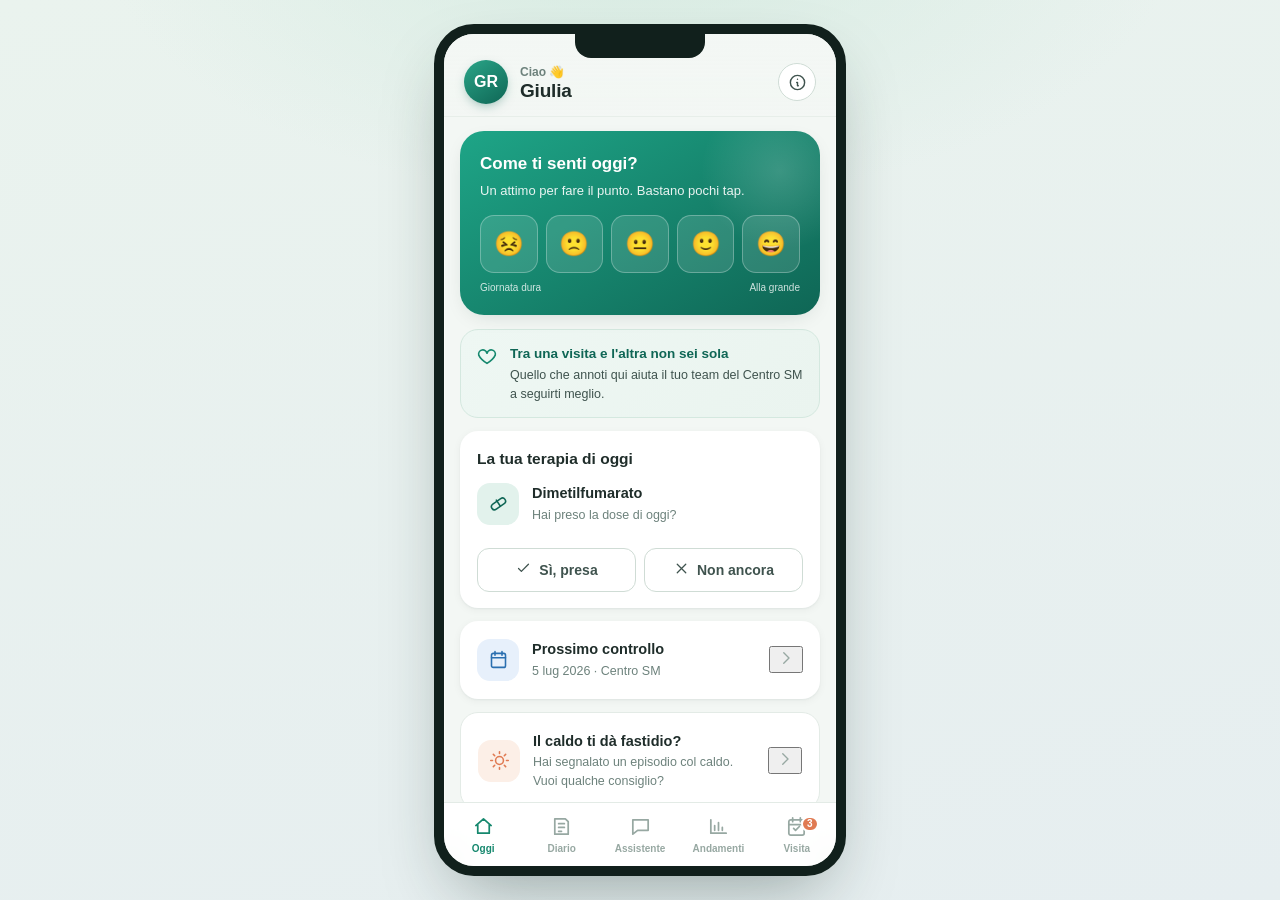
==== paziente/index.html @ b633d7df "NeuroInflammation Copilot — prototipo DNH 2026 (HCP copilot v1/v2 + app paziente) Ecosistema offline" ====
<!doctype html>
<html lang="it">
<head>
  <meta charset="utf-8" />
  <meta name="viewport" content="width=device-width, initial-scale=1, maximum-scale=1, viewport-fit=cover" />
  <title>L'app di Giulia · Patient Companion — Digital Neuro Hub 2026</title>
  <meta name="description" content="Companion paziente per la sclerosi multipla — prototipo dimostrativo, dati sintetici, non per uso clinico." />
  <meta name="theme-color" content="#11201c" />
  <link rel="stylesheet" href="css/styles.css" />
</head>
<body>
  <div class="stage">
    <div class="phone">
      <span class="notch" aria-hidden="true"></span>

      <header class="appbar">
        <span class="ab-av" id="ab-av">G</span>
        <div class="ab-txt">
          <div class="ab-hi">Ciao 👋</div>
          <div class="ab-name" id="ab-name">Giulia</div>
        </div>
        <button class="ab-info" id="ab-info" aria-label="Informazioni e sicurezza">
          <svg viewBox="0 0 24 24" fill="none" stroke="currentColor" stroke-width="1.8" stroke-linecap="round" stroke-linejoin="round"><circle cx="12" cy="12" r="9"/><path d="M12 8h.01M11 12h1v4h1"/></svg>
        </button>
      </header>

      <div class="screen" id="screen">
        <div id="screen-inner"><!-- per-tab content (populated by patient.js) --></div>
      </div>

      <nav class="tabbar" id="tabbar" aria-label="Navigazione"><!-- tabs (populated) --></nav>

      <!-- Bottom sheet (info / safety / contacts / profile) -->
      <div class="sheet-ov" id="sheet-ov" role="dialog" aria-modal="true">
        <div class="sheet">
          <button id="sheet-x" style="display:none"></button>
          <div id="sheet-body"><!-- populated --></div>
        </div>
      </div>

      <div id="toast" role="status" aria-live="polite"></div>
    </div>
  </div>

  <!-- Data + logic (local, no network) -->
  <script src="data.js"></script>
  <script src="js/llm.js"></script>
  <script src="js/chat.js"></script>
  <script src="js/patient.js"></script>
</body>
</html>
---- paziente/css/styles.css ----
/* =====================================================================================
   NeuroInflammation Copilot — Patient Companion ("L'app di Giulia")
   Mobile-first, warm & calm. Vanilla CSS, no framework, no webfonts (offline-first).
   On desktop it renders inside a phone frame so the demo reads as "the patient's phone".
   ===================================================================================== */

:root {
  /* Warm, reassuring palette (distinct from the clinical HCP console) */
  --ink: #1f2d2a;
  --ink-2: #3f534e;
  --mut: #6d827c;
  --mut2: #97a8a2;
  --card: #ffffff;
  --soft: #f3f7f4;
  --soft-2: #e9f1ec;
  --line: #e3ebe6;
  --line-2: #cfdcd5;

  --brand: #16886e;        /* calm care green-teal */
  --brand-deep: #0f6655;
  --brand-soft: #e2f2ec;
  --brand-tint: #eef7f3;

  --warm: #e07a52;         /* gentle warmth / heat */
  --warm-soft: #fcefe7;

  --ok: #1f8a5b;     --ok-soft: #e6f5ec;
  --care: #b97714;   --care-soft: #fcf2dd;   /* "da segnalare" amber */
  --alert: #c44536;  --alert-soft: #fbe9e6;  /* escalation — used sparingly */

  --shadow-sm: 0 1px 2px rgba(20, 45, 38, .05), 0 2px 8px rgba(20, 45, 38, .05);
  --shadow-md: 0 6px 22px -10px rgba(20, 45, 38, .22);
  --shadow-lg: 0 30px 70px -22px rgba(20, 45, 38, .4);

  --r-xl: 24px; --r-lg: 18px; --r-md: 13px; --r-sm: 9px;
  --font: "Avenir Next", -apple-system, BlinkMacSystemFont, "Segoe UI", Inter, Roboto, Helvetica, Arial, sans-serif;
  --tabh: 64px;
}

* { box-sizing: border-box; -webkit-tap-highlight-color: transparent; }
html, body { margin: 0; padding: 0; }
body {
  font-family: var(--font);
  color: var(--ink);
  background:
    radial-gradient(900px 460px at 50% -8%, #d7ece2 0%, transparent 60%),
    linear-gradient(168deg, #eaf3ee 0%, #e6eef0 100%);
  font-size: 16px; line-height: 1.5;
  -webkit-font-smoothing: antialiased;
  min-height: 100vh;
}
button { font-family: inherit; cursor: pointer; }
:focus-visible { outline: 2px solid var(--brand); outline-offset: 2px; }
@media (prefers-reduced-motion: reduce) { *, *::before, *::after { animation: none !important; transition: none !important; } }

/* ===================================================================== PHONE FRAME == */
.stage { min-height: 100vh; display: flex; align-items: center; justify-content: center; padding: 24px 16px; }
.phone {
  position: relative; width: 100%; max-width: 412px; height: min(880px, calc(100vh - 48px));
  background: var(--soft); border-radius: 40px; overflow: hidden;
  box-shadow: var(--shadow-lg), inset 0 0 0 1px rgba(255,255,255,.5);
  border: 10px solid #11201c; display: flex; flex-direction: column;
}
.notch {
  position: absolute; top: 0; left: 50%; transform: translateX(-50%);
  width: 130px; height: 24px; background: #11201c; border-radius: 0 0 16px 16px; z-index: 50;
}
.screen { flex: 1; min-height: 0; overflow: hidden; position: relative; }
#screen-inner { height: 100%; min-height: 0; display: flex; flex-direction: column; }
.wrap { flex: 1; min-height: 0; overflow-y: auto; -webkit-overflow-scrolling: touch; }
.wrap::-webkit-scrollbar { width: 0; }

@media (max-width: 480px) {
  .stage { padding: 0; }
  .phone { max-width: none; height: 100vh; border-radius: 0; border: none; }
  .notch { display: none; }
}

/* ===================================================================== APP BAR ====== */
.appbar {
  flex: none; z-index: 30;
  background: linear-gradient(180deg, #f3f7f4, rgba(243,247,244,.92));
  padding: 26px 20px 12px; display: flex; align-items: center; gap: 12px;
  border-bottom: 1px solid rgba(227,235,230,.7);
}
.ab-av {
  width: 44px; height: 44px; border-radius: 50%; flex: none;
  background: linear-gradient(145deg, #2aa588, var(--brand-deep)); color: #fff;
  display: grid; place-items: center; font-weight: 760; font-size: 16px;
  box-shadow: 0 4px 12px -4px rgba(15,102,85,.5);
}
.ab-txt { flex: 1; min-width: 0; }
.ab-hi { font-size: 12px; color: var(--mut); font-weight: 600; }
.ab-name { font-size: 19px; font-weight: 780; letter-spacing: -.01em; line-height: 1.1; }
.ab-info {
  width: 38px; height: 38px; flex: none; border-radius: 50%; border: 1px solid var(--line-2);
  background: var(--card); color: var(--ink-2); display: grid; place-items: center;
}
.ab-info svg { width: 19px; height: 19px; }

.scr-title { padding: 24px 20px 4px; }
.scr-title h1 { margin: 0; font-size: 23px; font-weight: 800; letter-spacing: -.02em; }
.scr-title p { margin: 4px 0 0; color: var(--mut); font-size: 13.5px; }

.wrap { padding: 14px 16px 8px; }

/* ===================================================================== CARDS ======= */
.card {
  background: var(--card); border-radius: var(--r-lg); box-shadow: var(--shadow-sm);
  padding: 16px 17px; margin-bottom: 13px;
}
.card.flat { box-shadow: none; border: 1px solid var(--line); }
.card h3 { margin: 0 0 4px; font-size: 15.5px; font-weight: 740; }
.card .sub { color: var(--mut); font-size: 13px; }

.hero {
  position: relative; overflow: hidden; color: #fff; border-radius: var(--r-xl);
  background: linear-gradient(150deg, #1ea587 0%, var(--brand-deep) 100%);
  padding: 20px; margin-bottom: 14px; box-shadow: var(--shadow-md);
}
.hero::after {
  content: ""; position: absolute; right: -40px; top: -40px; width: 160px; height: 160px;
  background: radial-gradient(circle, rgba(255,255,255,.16), transparent 70%);
}
.hero .h-q { font-size: 17px; font-weight: 720; position: relative; }
.hero .h-s { font-size: 13px; opacity: .9; margin-top: 4px; position: relative; }

/* Mood faces */
.moods { display: flex; gap: 8px; margin-top: 15px; position: relative; }
.mood {
  flex: 1; aspect-ratio: 1; border-radius: 14px; border: 1.5px solid rgba(255,255,255,.28);
  background: rgba(255,255,255,.12); color: #fff; font-size: 24px;
  display: grid; place-items: center; transition: transform .12s, background .12s, border-color .12s;
}
.mood:hover { background: rgba(255,255,255,.22); }
.mood.sel { background: #fff; border-color: #fff; transform: translateY(-2px) scale(1.04); box-shadow: 0 6px 14px -6px rgba(0,0,0,.3); }
.mood-lbls { display: flex; justify-content: space-between; margin-top: 7px; font-size: 10px; opacity: .8; position: relative; }

/* Pill rows / reminders */
.row {
  display: flex; align-items: center; gap: 13px; padding: 13px 0;
  border-bottom: 1px solid var(--soft-2);
}
.row:last-child { border-bottom: none; }
.row .ric {
  width: 42px; height: 42px; flex: none; border-radius: 13px; display: grid; place-items: center;
}
.row .ric svg { width: 21px; height: 21px; }
.ric.green { background: var(--brand-soft); color: var(--brand-deep); }
.ric.warm { background: var(--warm-soft); color: var(--warm); }
.ric.amber { background: var(--care-soft); color: var(--care); }
.ric.blue { background: #e7f0fb; color: #2a6fb0; }
.row .rmain { flex: 1; min-width: 0; }
.row .rt { font-weight: 680; font-size: 14.5px; }
.row .rs { color: var(--mut); font-size: 12.5px; margin-top: 1px; }
.row .rgo { color: var(--mut2); flex: none; }
.row .rgo svg { width: 18px; height: 18px; }

/* Dose toggle */
.dose { display: flex; gap: 8px; margin-top: 10px; }
.dose button {
  flex: 1; padding: 11px; border-radius: 12px; border: 1.5px solid var(--line-2);
  background: var(--card); font-size: 14px; font-weight: 680; color: var(--ink-2);
  display: inline-flex; align-items: center; justify-content: center; gap: 7px;
}
.dose button svg { width: 17px; height: 17px; }
.dose button.yes.sel { background: var(--ok-soft); border-color: #a9ddbf; color: var(--ok); }
.dose button.no.sel { background: var(--care-soft); border-color: #ecd49a; color: var(--care); }

/* Loop callout */
.loop {
  display: flex; gap: 12px; align-items: flex-start; padding: 14px 15px; border-radius: var(--r-lg);
  background: linear-gradient(135deg, var(--brand-tint), #eaf4ef); border: 1px solid #d4e8df; margin-bottom: 13px;
}
.loop svg { width: 22px; height: 22px; color: var(--brand); flex: none; margin-top: 1px; }
.loop .lt { font-weight: 720; font-size: 13.5px; color: var(--brand-deep); }
.loop .ls { font-size: 12.5px; color: var(--ink-2); margin-top: 2px; }

/* ===================================================================== BUTTONS ===== */
.pbtn {
  display: inline-flex; align-items: center; justify-content: center; gap: 9px; width: 100%;
  border-radius: 15px; padding: 14px 16px; font-size: 15px; font-weight: 720; border: 1.5px solid transparent;
  transition: filter .14s, transform .06s; text-align: center;
}
.pbtn:active { transform: translateY(1px); }
.pbtn svg { width: 18px; height: 18px; }
.pbtn.pri { background: linear-gradient(160deg, #1ba488, var(--brand-deep)); color: #fff; box-shadow: 0 8px 18px -10px rgba(15,102,85,.7); }
.pbtn.pri:hover { filter: brightness(1.06); }
.pbtn.sec { background: var(--brand-soft); color: var(--brand-deep); }
.pbtn.ghost { background: var(--card); color: var(--ink-2); border-color: var(--line-2); }
.pbtn.mini { width: auto; padding: 10px 15px; font-size: 13.5px; border-radius: 12px; }
.pbtn:disabled { opacity: .5; }

/* ===================================================================== CHECK-IN ==== */
.field { margin-bottom: 20px; }
.field > label { display: block; font-weight: 720; font-size: 14.5px; margin-bottom: 4px; }
.field .hint { color: var(--mut); font-size: 12.5px; margin-bottom: 11px; }

.scale { display: flex; gap: 7px; }
.scale button {
  flex: 1; padding: 12px 0; border-radius: 12px; border: 1.5px solid var(--line-2);
  background: var(--card); font-weight: 720; font-size: 15px; color: var(--ink-2);
}
.scale button.sel { background: var(--brand); border-color: var(--brand); color: #fff; transform: translateY(-1px); }
.scale-lbls { display: flex; justify-content: space-between; margin-top: 6px; font-size: 11px; color: var(--mut); }

.chips { display: flex; flex-wrap: wrap; gap: 8px; }
.chipx {
  padding: 9px 14px; border-radius: 999px; border: 1.5px solid var(--line-2); background: var(--card);
  font-size: 13.5px; font-weight: 620; color: var(--ink-2);
}
.chipx.sel { background: var(--brand-soft); border-color: var(--brand); color: var(--brand-deep); }
.chipx.flagwatch.sel { background: var(--care-soft); border-color: #ecd49a; color: var(--care); }

textarea.pf {
  width: 100%; border: 1.5px solid var(--line-2); border-radius: 14px; padding: 12px 14px;
  font: inherit; font-size: 14.5px; resize: vertical; min-height: 76px; background: var(--card); color: var(--ink);
}
textarea.pf:focus { outline: none; border-color: var(--brand); box-shadow: 0 0 0 3px var(--brand-soft); }

.saved {
  display: flex; gap: 12px; align-items: flex-start; padding: 15px; border-radius: var(--r-lg);
  background: var(--ok-soft); border: 1px solid #b6e0c6;
}
.saved svg { width: 22px; height: 22px; color: var(--ok); flex: none; }
.saved .st { font-weight: 740; font-size: 14.5px; color: #155f3c; }
.saved .ss { font-size: 13px; color: #2c6347; margin-top: 2px; }

/* ===================================================================== TRENDS ====== */
.trendc { background: var(--card); border-radius: var(--r-lg); box-shadow: var(--shadow-sm); padding: 15px 16px; margin-bottom: 12px; }
.trendc .tt { display: flex; align-items: center; gap: 10px; }
.trendc .tic { width: 34px; height: 34px; flex: none; border-radius: 11px; display: grid; place-items: center; }
.trendc .tic svg { width: 18px; height: 18px; }
.trendc .tname { font-weight: 720; font-size: 14.5px; }
.trendc .tnow { margin-left: auto; font-size: 13px; font-weight: 720; padding: 3px 10px; border-radius: 999px; }
.tnow.up { background: var(--care-soft); color: var(--care); }
.tnow.down { background: var(--care-soft); color: var(--care); }
.tnow.good { background: var(--ok-soft); color: var(--ok); }
.tnow.flat { background: var(--soft-2); color: var(--mut); }
.trendc svg.spark { display: block; width: 100%; height: 56px; margin: 11px 0 4px; }
.trendc .tmsg { font-size: 12.8px; color: var(--ink-2); }

/* ===================================================================== ASSISTANT === */
.chatwrap { flex: 1; min-height: 0; display: flex; flex-direction: column; }
.safebar {
  flex: none; margin: 12px 16px 4px; padding: 11px 13px; border-radius: 14px;
  background: var(--brand-tint); border: 1px solid #d4e8df; display: flex; gap: 10px; align-items: flex-start;
}
.safebar svg { width: 18px; height: 18px; color: var(--brand); flex: none; margin-top: 1px; }
.safebar div { font-size: 12px; color: var(--ink-2); }
.safebar b { color: var(--brand-deep); }

.thread { flex: 1; min-height: 0; overflow-y: auto; -webkit-overflow-scrolling: touch; padding: 12px 16px 6px; display: flex; flex-direction: column; gap: 11px; }
.thread::-webkit-scrollbar { width: 0; }
.msg { max-width: 86%; font-size: 14.3px; line-height: 1.5; }
.msg.bot { align-self: flex-start; }
.msg.user { align-self: flex-end; }
.bub {
  padding: 11px 14px; border-radius: 18px;
}
.msg.bot .bub { background: var(--card); border: 1px solid var(--line); border-bottom-left-radius: 6px; box-shadow: var(--shadow-sm); }
.msg.user .bub { background: linear-gradient(150deg, #1ba488, var(--brand-deep)); color: #fff; border-bottom-right-radius: 6px; }
.bub p { margin: 0 0 7px; }
.bub p:last-child { margin-bottom: 0; }
.bub ul { margin: 6px 0; padding-left: 18px; }
.bub li { margin-bottom: 3px; }
.bub strong { font-weight: 740; }

.safenote { font-size: 11px; color: var(--mut); margin: 5px 2px 0; display: flex; gap: 6px; align-items: center; }
.safenote svg { width: 13px; height: 13px; flex: none; }

.escal {
  align-self: stretch; max-width: 100%;
  border-radius: 16px; padding: 14px 15px; border: 1.5px solid; margin-top: 2px;
}
.escal.emerg { background: var(--alert-soft); border-color: #eec3bc; }
.escal.urgent { background: var(--care-soft); border-color: #ecd49a; }
.escal .eh { display: flex; align-items: center; gap: 9px; font-weight: 780; font-size: 14.5px; }
.escal.emerg .eh { color: var(--alert); }
.escal.urgent .eh { color: var(--care); }
.escal .eh svg { width: 19px; height: 19px; flex: none; }
.escal .ed { font-size: 13px; color: var(--ink-2); margin: 7px 0 11px; }
.escal .eacts { display: flex; flex-wrap: wrap; gap: 8px; }
.ecall {
  display: inline-flex; align-items: center; gap: 7px; padding: 10px 14px; border-radius: 12px;
  font-weight: 720; font-size: 13.5px; text-decoration: none;
}
.ecall.red { background: var(--alert); color: #fff; }
.ecall.amber { background: var(--care); color: #fff; }
.ecall.ghost { background: var(--card); color: var(--ink-2); border: 1.5px solid var(--line-2); }
.ecall svg { width: 16px; height: 16px; }

.addvisit {
  margin-top: 9px; display: inline-flex; align-items: center; gap: 7px;
  background: var(--brand-soft); color: var(--brand-deep); border: none;
  padding: 8px 13px; border-radius: 11px; font-weight: 700; font-size: 12.8px;
}
.addvisit.done { background: var(--ok-soft); color: var(--ok); }
.addvisit svg { width: 15px; height: 15px; }

.typing { display: inline-flex; gap: 4px; padding: 13px 16px; }
.typing i { width: 7px; height: 7px; border-radius: 50%; background: var(--mut2); animation: bob 1.2s infinite; }
.typing i:nth-child(2) { animation-delay: .15s; } .typing i:nth-child(3) { animation-delay: .3s; }
@keyframes bob { 0%, 60%, 100% { transform: translateY(0); opacity: .5; } 30% { transform: translateY(-4px); opacity: 1; } }

.quick { flex: none; display: flex; gap: 8px; overflow-x: auto; padding: 8px 16px 4px; }
.quick::-webkit-scrollbar { height: 0; }
.qchip {
  flex: none; padding: 9px 14px; border-radius: 999px; border: 1.5px solid var(--line-2);
  background: var(--card); font-size: 13px; font-weight: 600; color: var(--brand-deep); white-space: nowrap;
}
.qchip:hover { background: var(--brand-soft); border-color: var(--brand); }

.composer {
  flex: none; display: flex; gap: 9px; align-items: center;
  padding: 10px 14px 12px; border-top: 1px solid var(--line);
  background: var(--soft);
}
.composer input {
  flex: 1; border: 1.5px solid var(--line-2); border-radius: 999px; padding: 13px 16px;
  font: inherit; font-size: 14.5px; background: var(--card); color: var(--ink);
}
.composer input:focus { outline: none; border-color: var(--brand); box-shadow: 0 0 0 3px var(--brand-soft); }
.csend {
  width: 46px; height: 46px; flex: none; border-radius: 50%; border: none;
  background: linear-gradient(150deg, #1ba488, var(--brand-deep)); color: #fff; display: grid; place-items: center;
}
.csend svg { width: 20px; height: 20px; }
.cmic {
  width: 44px; height: 44px; flex: none; border-radius: 50%; border: 1.5px solid var(--line-2);
  background: var(--card); color: var(--mut2); display: grid; place-items: center;
}
.cmic svg { width: 19px; height: 19px; }

/* ===================================================================== VISIT ======= */
.visit-note .md h1 { font-size: 18px; margin: 0 0 4px; }
.visit-note .md h2 { font-size: 14.5px; margin: 16px 0 6px; color: var(--brand-deep); }
.visit-note .md p { margin: 6px 0; font-size: 13.8px; }
.visit-note .md ul { margin: 6px 0; padding-left: 19px; }
.visit-note .md li { font-size: 13.8px; margin-bottom: 4px; }
.visit-note .md blockquote { margin: 9px 0; padding: 8px 12px; background: var(--soft); border-left: 3px solid var(--line-2); color: var(--mut); font-size: 12.5px; border-radius: 0 8px 8px 0; }
.visit-note .md hr { border: none; border-top: 1px solid var(--line); margin: 12px 0; }

.vlist { list-style: none; margin: 0; padding: 0; }
.vitem { display: flex; gap: 11px; align-items: flex-start; padding: 11px 0; border-bottom: 1px solid var(--soft-2); }
.vitem:last-child { border-bottom: none; }
.vitem .vck { width: 22px; height: 22px; flex: none; border-radius: 7px; border: 2px solid var(--brand); color: var(--brand); display: grid; place-items: center; margin-top: 1px; }
.vitem .vck svg { width: 14px; height: 14px; }
.vitem .vtx { font-size: 14px; }
.vitem .vtag { font-size: 11px; color: var(--mut); margin-top: 1px; }
.vempty { color: var(--mut); font-size: 13.5px; font-style: italic; padding: 6px 0; }

/* ===================================================================== TAB BAR ===== */
.tabbar {
  flex: none; height: calc(var(--tabh) + env(safe-area-inset-bottom));
  padding-bottom: env(safe-area-inset-bottom);
  background: rgba(255,255,255,.94); backdrop-filter: blur(14px); -webkit-backdrop-filter: blur(14px);
  border-top: 1px solid var(--line); display: flex; z-index: 40;
}
.tab {
  flex: 1; border: none; background: none; color: var(--mut2);
  display: flex; flex-direction: column; align-items: center; justify-content: center; gap: 3px;
  font-size: 10px; font-weight: 640; padding: 6px 2px;
}
.tab svg { width: 23px; height: 23px; }
.tab.active { color: var(--brand); }
.tab .badge {
  position: absolute; transform: translate(13px, -11px); min-width: 16px; height: 16px; padding: 0 4px;
  background: var(--warm); color: #fff; border-radius: 999px; font-size: 10px; font-weight: 760;
  display: grid; place-items: center; border: 2px solid #fff;
}

/* ===================================================================== SHEET ======= */
.sheet-ov { position: absolute; inset: 0; background: rgba(20,40,34,.42); z-index: 60; display: none; align-items: flex-end; }
.sheet-ov.open { display: flex; }
.sheet {
  width: 100%; max-height: 88%; overflow-y: auto; background: var(--card);
  border-radius: 26px 26px 0 0; padding: 8px 20px calc(22px + env(safe-area-inset-bottom));
  animation: up .24s cubic-bezier(.2,.85,.25,1);
}
@keyframes up { from { transform: translateY(30px); opacity: .5; } to { transform: none; opacity: 1; } }
.grip { width: 40px; height: 4px; border-radius: 4px; background: var(--line-2); margin: 8px auto 14px; }
.sheet h2 { margin: 0 0 4px; font-size: 19px; font-weight: 800; }
.sheet h4 { font-size: 13.5px; margin: 16px 0 6px; color: var(--brand-deep); }
.sheet p, .sheet li { font-size: 13.5px; color: var(--ink-2); }
.sheet ul { padding-left: 19px; margin: 6px 0; }
.sheet .danger { color: var(--alert); font-weight: 700; }

.contact-row {
  display: flex; align-items: center; gap: 13px; padding: 13px; border-radius: 14px; margin-bottom: 9px;
  text-decoration: none; color: inherit;
}
.contact-row.emerg { background: var(--alert-soft); }
.contact-row.center { background: var(--brand-tint); }
.contact-row .cic { width: 42px; height: 42px; flex: none; border-radius: 12px; display: grid; place-items: center; color: #fff; }
.contact-row.emerg .cic { background: var(--alert); }
.contact-row.center .cic { background: var(--brand); }
.contact-row .cic svg { width: 21px; height: 21px; }
.contact-row .ct { font-weight: 740; font-size: 15px; }
.contact-row .cs { font-size: 12.5px; color: var(--mut); }

.profile-pick { display: flex; flex-direction: column; gap: 8px; }
.profile-pick button {
  display: flex; align-items: center; gap: 12px; padding: 12px 14px; border-radius: 14px;
  border: 1.5px solid var(--line-2); background: var(--card); text-align: left;
}
.profile-pick button.sel { border-color: var(--brand); background: var(--brand-tint); }
.profile-pick .pp-av { width: 38px; height: 38px; border-radius: 50%; background: var(--brand-soft); color: var(--brand-deep); display: grid; place-items: center; font-weight: 740; flex: none; }
.profile-pick .pp-n { font-weight: 700; font-size: 14.5px; }
.profile-pick .pp-d { font-size: 12px; color: var(--mut); }

.disc { font-size: 11px; color: var(--mut2); text-align: center; padding: 4px 20px 16px; }

/* Toast + button spinner */
#toast {
  position: absolute; left: 50%; transform: translate(-50%, 12px); bottom: calc(var(--tabh) + 14px);
  background: #11332b; color: #eafdf6; font-size: 13px; font-weight: 620;
  padding: 11px 16px; border-radius: 14px; box-shadow: var(--shadow-md);
  opacity: 0; pointer-events: none; transition: opacity .2s, transform .2s; z-index: 55; max-width: 86%; text-align: center;
}
#toast.show { opacity: 1; transform: translate(-50%, 0); }
.pspin {
  width: 15px; height: 15px; display: inline-block; vertical-align: -2px; margin-right: 6px;
  border: 2px solid rgba(255,255,255,.4); border-top-color: #fff; border-radius: 50%; animation: rot .7s linear infinite;
}
@keyframes rot { to { transform: rotate(360deg); } }
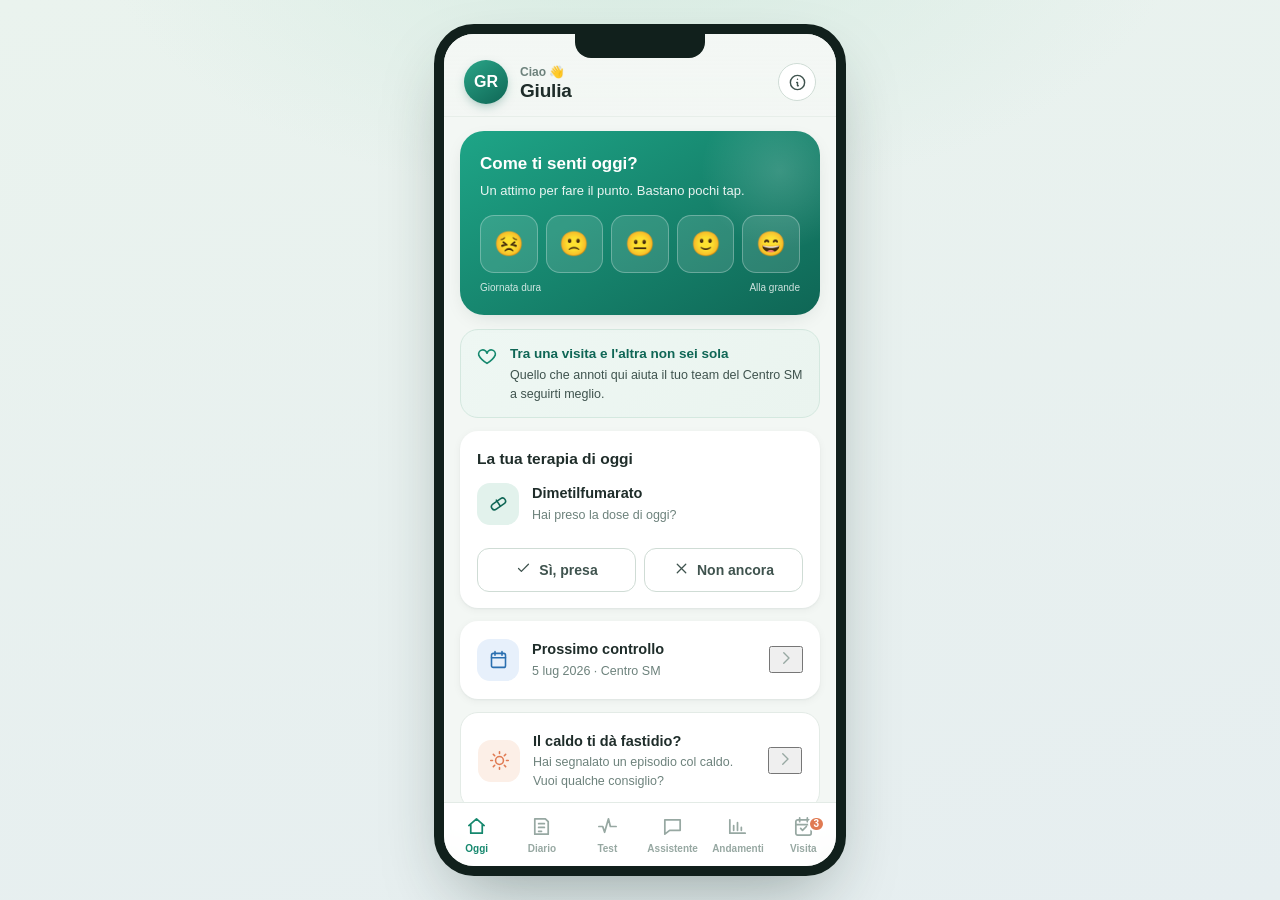
==== commit 92f5bfc6: "feat(paziente): aggiunge la sezione "Test" con i moduli Digital EDSS Integra nell'app paziente ("L'a" ====
--- a/paziente/index.html
+++ b/paziente/index.html
@@ -46,6 +46,7 @@
   <script src="data.js"></script>
   <script src="js/llm.js"></script>
   <script src="js/chat.js"></script>
+  <script src="js/edss.js"></script>
   <script src="js/patient.js"></script>
 </body>
 </html>
--- a/paziente/css/styles.css
+++ b/paziente/css/styles.css
@@ -240,6 +240,18 @@
 .trendc svg.spark { display: block; width: 100%; height: 56px; margin: 11px 0 4px; }
 .trendc .tmsg { font-size: 12.8px; color: var(--ink-2); }
 
+/* "Dal tuo dispositivo" tiles (patient-friendly consumer metrics) */
+.dev-grid { display: grid; grid-template-columns: 1fr 1fr; gap: 10px; }
+.dev-tile { border: 1px solid var(--line); border-radius: 14px; padding: 12px; background: var(--soft); }
+.dev-ic { width: 30px; height: 30px; border-radius: 9px; display: grid; place-items: center; margin-bottom: 7px; }
+.dev-ic svg { width: 16px; height: 16px; }
+.dev-ic.green { background: var(--brand-soft); color: var(--brand-deep); }
+.dev-ic.blue { background: #e7f0fb; color: #2a6fb0; }
+.dev-ic.warm { background: var(--warm-soft); color: var(--warm); }
+.dev-v { font-size: 22px; font-weight: 800; letter-spacing: -.02em; line-height: 1; font-variant-numeric: tabular-nums; }
+.dev-l { font-size: 12px; color: var(--mut); font-weight: 600; margin-top: 3px; }
+.dev-sp svg { display: block; width: 100%; height: 26px; margin-top: 7px; }
+
 /* ===================================================================== ASSISTANT === */
 .chatwrap { flex: 1; min-height: 0; display: flex; flex-direction: column; }
 .safebar {
@@ -424,3 +436,54 @@
   border: 2px solid rgba(255,255,255,.4); border-top-color: #fff; border-radius: 50%; animation: rot .7s linear infinite;
 }
 @keyframes rot { to { transform: rotate(360deg); } }
+
+/* ===================================================================== TEST (EDSS) == */
+.edss-test { cursor: pointer; transition: transform .06s, box-shadow .14s; }
+.edss-test:active { transform: translateY(1px); }
+.edss-right { margin-left: auto; flex: none; display: grid; place-items: center; }
+.edss-right svg { display: block; }
+.edss-go { color: var(--mut2); }
+
+.edss-head { display: flex; align-items: center; gap: 10px; margin-bottom: 12px; }
+.edss-back {
+  display: inline-flex; align-items: center; gap: 5px; background: none; border: none;
+  color: var(--mut); font-size: 13px; font-weight: 640; padding: 4px 2px;
+}
+.edss-back svg { width: 16px; height: 16px; transform: rotate(180deg); }
+.edss-title { margin-left: auto; display: flex; align-items: center; gap: 8px; font-weight: 760; font-size: 15px; }
+.edss-title .ric { width: 32px; height: 32px; border-radius: 10px; display: grid; place-items: center; }
+.edss-title .ric svg { width: 18px; height: 18px; }
+
+.edss-timer { text-align: center; margin: 22px 0 16px; }
+.edss-count { font-size: 56px; font-weight: 820; color: var(--brand-deep); letter-spacing: -.02em; line-height: 1; font-variant-numeric: tabular-nums; }
+.edss-sub { font-size: 13.5px; color: var(--mut); margin-top: 8px; }
+.edss-phaselbl { text-align: center; font-weight: 720; font-size: 14.5px; color: var(--ink-2); margin: 4px 0 8px; }
+
+/* tapping board */
+.edss-tap { position: relative; height: 232px; background: var(--soft); border: 1px solid var(--line); border-radius: var(--r-lg); margin-top: 6px; overflow: hidden; }
+.edss-dot { position: absolute; top: 100px; width: 64px; height: 64px; border-radius: 50%; border: none; background: var(--line-2); transition: background .08s, transform .08s; }
+.edss-dot.on { background: linear-gradient(150deg, #1ba488, var(--brand-deep)); transform: scale(1.06); box-shadow: 0 6px 16px -6px rgba(15,102,85,.55); }
+
+/* sdmt */
+.edss-key { display: flex; flex-wrap: wrap; background: var(--card); border: 1px solid var(--line); border-radius: var(--r-md); padding: 6px; margin-bottom: 6px; }
+.edss-keycell { width: 11.11%; text-align: center; padding: 3px 0; }
+.edss-keysym { font-size: 18px; line-height: 1.1; }
+.edss-keynum { font-size: 13px; font-weight: 760; color: var(--brand-deep); }
+.edss-prompt { text-align: center; font-size: 60px; line-height: 1; margin: 4px 0 12px; }
+.edss-pad { display: flex; flex-wrap: wrap; gap: 7px; }
+.edss-padbtn { width: calc(33.33% - 5px); aspect-ratio: 1.7; border-radius: 13px; border: 1.5px solid var(--line-2); background: var(--card); font-size: 24px; font-weight: 800; color: var(--ink); }
+.edss-padbtn:active { background: var(--brand-soft); border-color: var(--brand); }
+
+/* result */
+.edss-result { text-align: center; border-radius: var(--r-xl); padding: 22px 18px 18px; margin-bottom: 13px; border: 1px solid var(--line); background: var(--card); box-shadow: var(--shadow-sm); }
+.edss-result.good { background: var(--ok-soft); border-color: #b6e0c6; }
+.edss-result.warn { background: var(--care-soft); border-color: #ecd49a; }
+.edss-result.low { background: var(--warm-soft); border-color: #f0c8b6; }
+.edss-bigring svg { display: block; margin: 0 auto; }
+.edss-rlbl { font-size: 12.5px; color: var(--mut); font-weight: 620; margin-top: 4px; letter-spacing: .01em; }
+.edss-rmsg { font-size: 14px; color: var(--ink-2); margin-top: 10px; line-height: 1.5; }
+.edss-flag { display: inline-flex; align-items: center; gap: 6px; margin-top: 11px; font-size: 12.5px; font-weight: 700; color: var(--care); background: #fff; border: 1px solid #ecd49a; padding: 6px 11px; border-radius: 999px; }
+.edss-flag svg { width: 15px; height: 15px; }
+.edss-metric { display: flex; justify-content: space-between; padding: 7px 0; border-bottom: 1px solid var(--soft-2); font-size: 13.5px; }
+.edss-metric:last-child { border-bottom: none; }
+.edss-metric strong { color: var(--brand-deep); }
